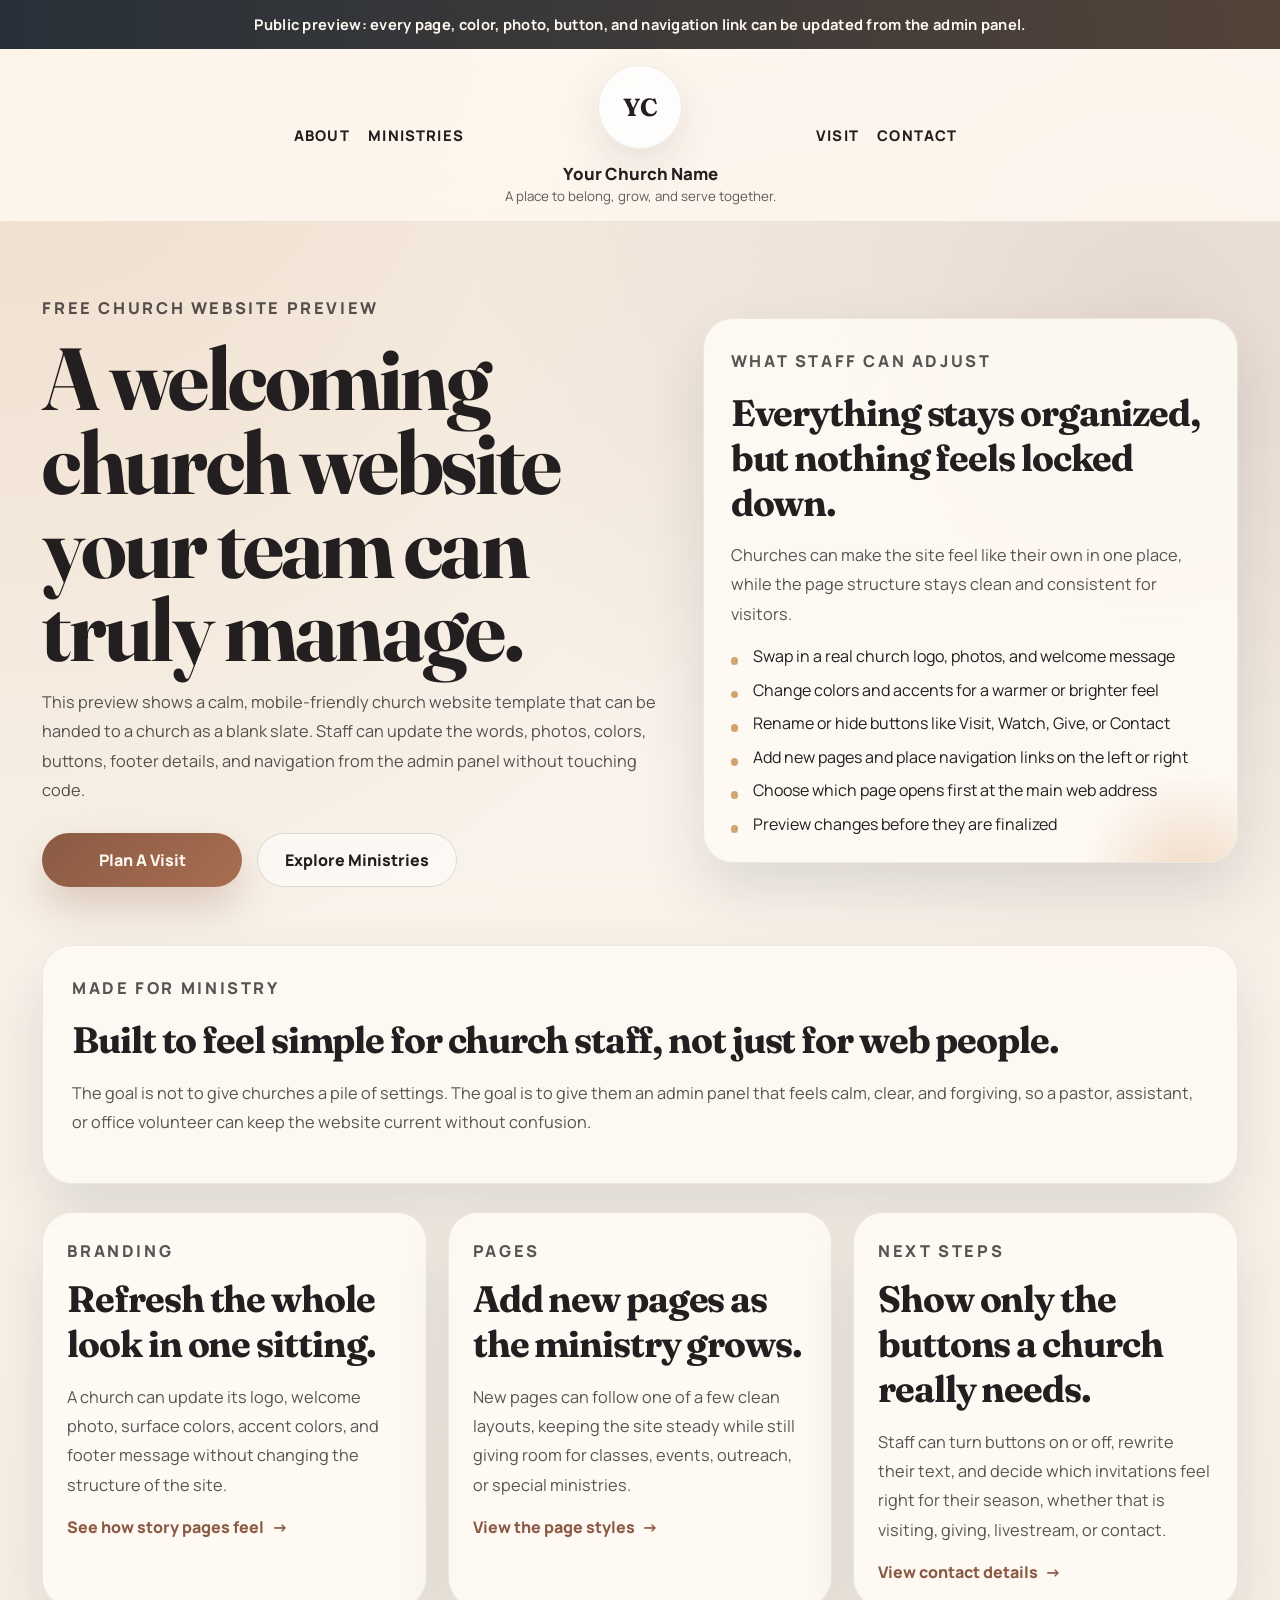
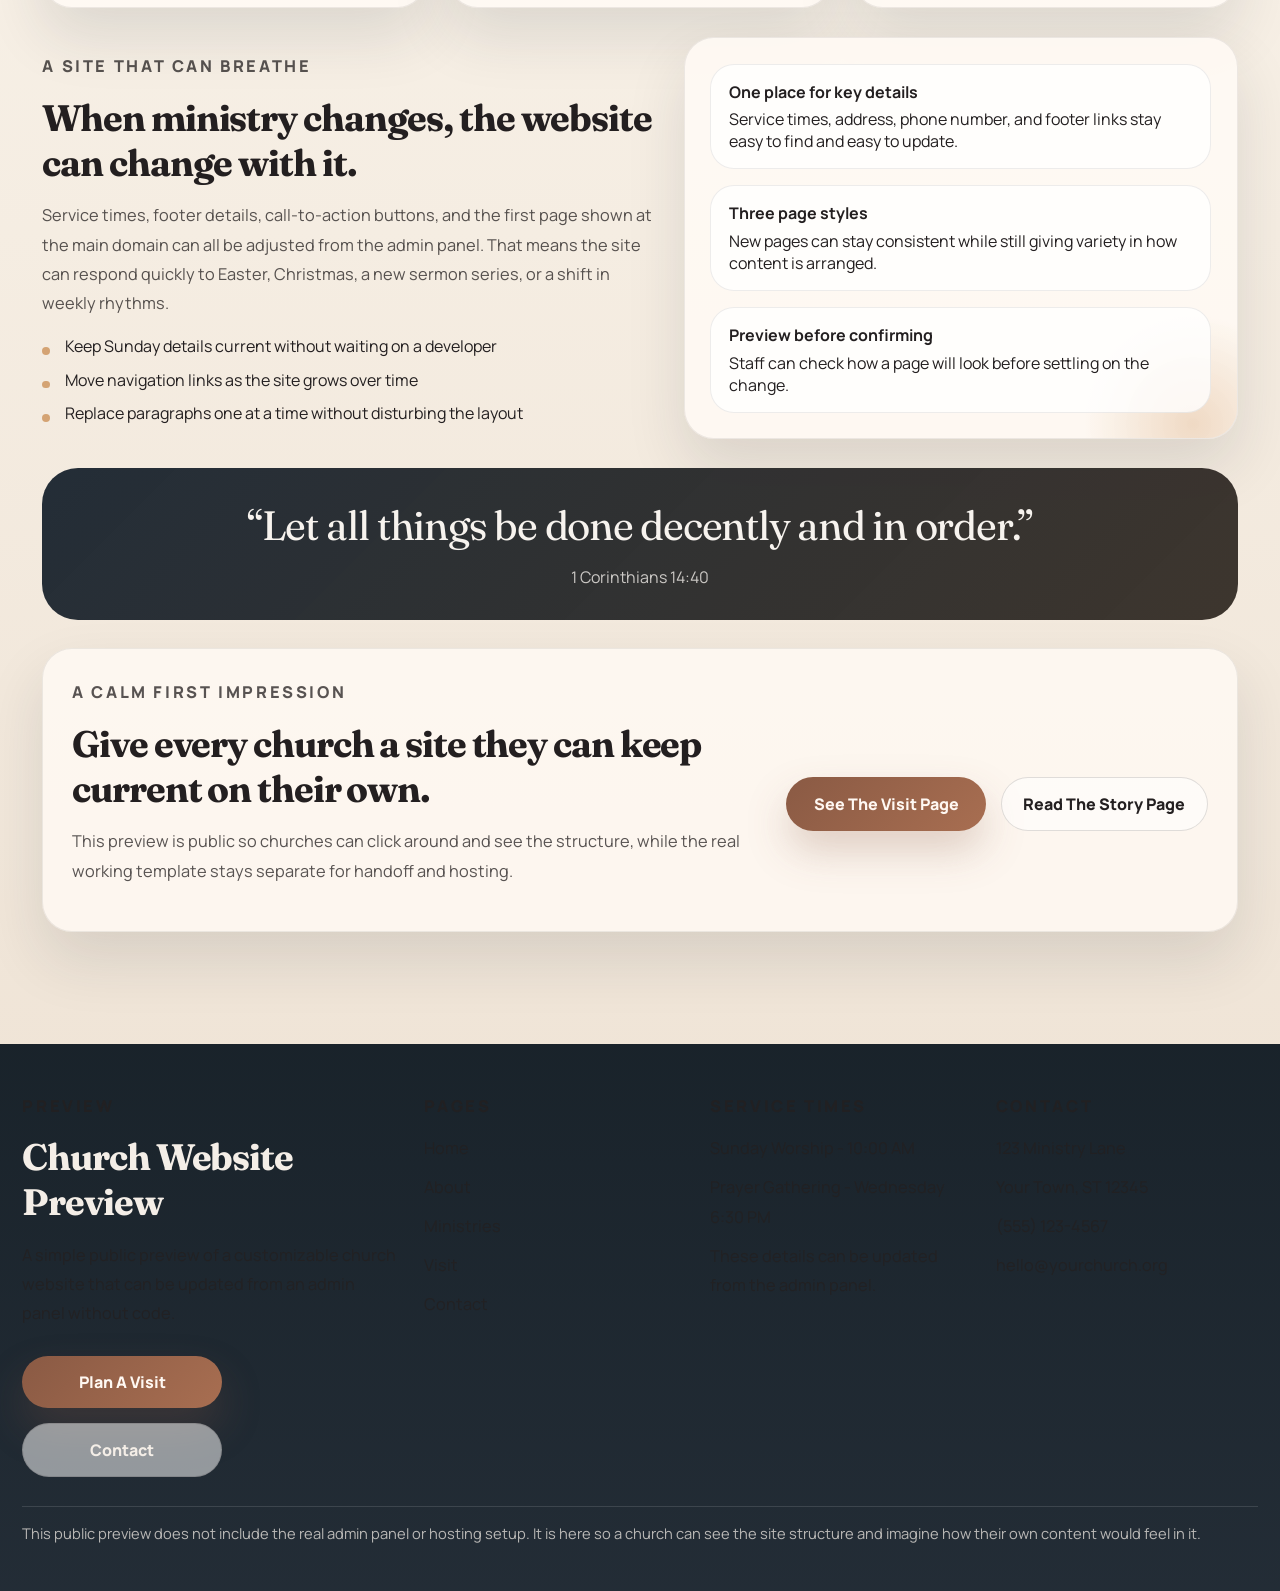
==== index.html @ 978d59c5 "Add public preview site" ====
<!doctype html>
<html lang="en">
  <head>
    <meta charset="UTF-8">
    <meta name="viewport" content="width=device-width, initial-scale=1.0">
    <title>Church Website Preview</title>
    <meta
      name="description"
      content="A simple public preview of a customizable church website template."
    >
    <link rel="stylesheet" href="styles.css">
  </head>
  <body>
    <div class="preview-bar">
      Public preview: every page, color, photo, button, and navigation link can be updated from the admin panel.
    </div>

    <header class="site-header">
      <div class="header-main">
        <nav class="nav-group nav-group--left" aria-label="Primary">
          <a class="nav-link" href="about.html">About</a>
          <a class="nav-link" href="ministries.html">Ministries</a>
        </nav>

        <a class="brand-lockup" href="index.html" aria-label="Go to homepage">
          <div class="brand-logo">YC</div>
          <div class="brand-copy">
            <span>Your Church Name</span>
            <small>A place to belong, grow, and serve together.</small>
          </div>
        </a>

        <nav class="nav-group nav-group--right" aria-label="Secondary">
          <a class="nav-link" href="visit.html">Visit</a>
          <a class="nav-link" href="contact.html">Contact</a>
        </nav>

        <button
          class="menu-toggle"
          type="button"
          aria-expanded="false"
          aria-controls="mobile-menu"
          data-menu-toggle="#mobile-menu"
        >
          Menu
        </button>
      </div>

      <nav class="mobile-menu" id="mobile-menu" aria-label="Mobile">
        <a class="nav-link is-active" href="index.html">Home</a>
        <a class="nav-link" href="about.html">About</a>
        <a class="nav-link" href="ministries.html">Ministries</a>
        <a class="nav-link" href="visit.html">Visit</a>
        <a class="nav-link" href="contact.html">Contact</a>
      </nav>
    </header>

    <main>
      <section class="hero">
        <div class="hero-copy">
          <p class="eyebrow">Free Church Website Preview</p>
          <h1>A welcoming church website your team can truly manage.</h1>
          <p>
            This preview shows a calm, mobile-friendly church website template that can be handed
            to a church as a blank slate. Staff can update the words, photos, colors, buttons,
            footer details, and navigation from the admin panel without touching code.
          </p>
          <div class="hero-actions">
            <a class="action-link action-link--solid" href="visit.html">Plan A Visit</a>
            <a class="action-link action-link--outline" href="ministries.html">Explore Ministries</a>
          </div>
        </div>

        <aside class="hero-card">
          <p class="eyebrow">What Staff Can Adjust</p>
          <h3>Everything stays organized, but nothing feels locked down.</h3>
          <p>
            Churches can make the site feel like their own in one place, while the page structure
            stays clean and consistent for visitors.
          </p>
          <ul class="check-list">
            <li>Swap in a real church logo, photos, and welcome message</li>
            <li>Change colors and accents for a warmer or brighter feel</li>
            <li>Rename or hide buttons like Visit, Watch, Give, or Contact</li>
            <li>Add new pages and place navigation links on the left or right</li>
            <li>Choose which page opens first at the main web address</li>
            <li>Preview changes before they are finalized</li>
          </ul>
        </aside>
      </section>

      <section class="page-intro">
        <p class="eyebrow">Made For Ministry</p>
        <h2>Built to feel simple for church staff, not just for web people.</h2>
        <p>
          The goal is not to give churches a pile of settings. The goal is to give them an admin
          panel that feels calm, clear, and forgiving, so a pastor, assistant, or office volunteer
          can keep the website current without confusion.
        </p>
      </section>

      <section class="feature-grid">
        <article class="feature-card">
          <p class="eyebrow">Branding</p>
          <h3>Refresh the whole look in one sitting.</h3>
          <p>
            A church can update its logo, welcome photo, surface colors, accent colors, and footer
            message without changing the structure of the site.
          </p>
          <a class="action-link action-link--text" href="about.html">See how story pages feel</a>
        </article>

        <article class="feature-card">
          <p class="eyebrow">Pages</p>
          <h3>Add new pages as the ministry grows.</h3>
          <p>
            New pages can follow one of a few clean layouts, keeping the site steady while still
            giving room for classes, events, outreach, or special ministries.
          </p>
          <a class="action-link action-link--text" href="ministries.html">View the page styles</a>
        </article>

        <article class="feature-card">
          <p class="eyebrow">Next Steps</p>
          <h3>Show only the buttons a church really needs.</h3>
          <p>
            Staff can turn buttons on or off, rewrite their text, and decide which invitations feel
            right for their season, whether that is visiting, giving, livestream, or contact.
          </p>
          <a class="action-link action-link--text" href="contact.html">View contact details</a>
        </article>
      </section>

      <section class="split-section">
        <div class="split-copy">
          <p class="eyebrow">A Site That Can Breathe</p>
          <h2>When ministry changes, the website can change with it.</h2>
          <p>
            Service times, footer details, call-to-action buttons, and the first page shown at the
            main domain can all be adjusted from the admin panel. That means the site can respond
            quickly to Easter, Christmas, a new sermon series, or a shift in weekly rhythms.
          </p>
          <ul class="simple-list">
            <li>Keep Sunday details current without waiting on a developer</li>
            <li>Move navigation links as the site grows over time</li>
            <li>Replace paragraphs one at a time without disturbing the layout</li>
          </ul>
        </div>

        <div class="split-visual">
          <div class="visual-stack">
            <div class="visual-card">
              <strong>One place for key details</strong>
              Service times, address, phone number, and footer links stay easy to find and easy to update.
            </div>
            <div class="visual-card">
              <strong>Three page styles</strong>
              New pages can stay consistent while still giving variety in how content is arranged.
            </div>
            <div class="visual-card">
              <strong>Preview before confirming</strong>
              Staff can check how a page will look before settling on the change.
            </div>
          </div>
        </div>
      </section>

      <section class="quote-band">
        <blockquote>“Let all things be done decently and in order.”</blockquote>
        <cite>1 Corinthians 14:40</cite>
      </section>

      <section class="closing-panel">
        <div class="closing-copy">
          <p class="eyebrow">A Calm First Impression</p>
          <h2>Give every church a site they can keep current on their own.</h2>
          <p>
            This preview is public so churches can click around and see the structure, while the
            real working template stays separate for handoff and hosting.
          </p>
        </div>
        <div class="stacked-links">
          <a class="action-link action-link--solid" href="visit.html">See The Visit Page</a>
          <a class="action-link action-link--outline" href="about.html">Read The Story Page</a>
        </div>
      </section>
    </main>

    <footer class="site-footer">
      <div class="footer-grid">
        <div class="footer-column">
          <p class="footer-kicker">Preview</p>
          <h2>Church Website Preview</h2>
          <p>
            A simple public preview of a customizable church website that can be updated from an
            admin panel without code.
          </p>
          <div class="footer-actions">
            <a class="action-link action-link--solid" href="visit.html">Plan A Visit</a>
            <a class="action-link action-link--outline" href="contact.html">Contact</a>
          </div>
        </div>

        <div class="footer-column">
          <p class="footer-kicker">Pages</p>
          <ul>
            <li><a href="index.html">Home</a></li>
            <li><a href="about.html">About</a></li>
            <li><a href="ministries.html">Ministries</a></li>
            <li><a href="visit.html">Visit</a></li>
            <li><a href="contact.html">Contact</a></li>
          </ul>
        </div>

        <div class="footer-column">
          <p class="footer-kicker">Service Times</p>
          <ul>
            <li>Sunday Worship - 10:00 AM</li>
            <li>Prayer Gathering - Wednesday 6:30 PM</li>
            <li>These details can be updated from the admin panel.</li>
          </ul>
        </div>

        <div class="footer-column">
          <p class="footer-kicker">Contact</p>
          <ul>
            <li>123 Ministry Lane</li>
            <li>Your Town, ST 12345</li>
            <li>(555) 123-4567</li>
            <li>hello@yourchurch.org</li>
          </ul>
        </div>
      </div>

      <div class="footer-note">
        This public preview does not include the real admin panel or hosting setup. It is here so a
        church can see the site structure and imagine how their own content would feel in it.
      </div>
    </footer>

    <script src="script.js"></script>
  </body>
</html>
---- styles.css ----
@import url("https://fonts.googleapis.com/css2?family=Fraunces:opsz,wght@9..144,600;9..144,700&family=Manrope:wght@400;500;600;700;800&display=swap");

:root {
  --primary: #8a5a44;
  --accent: #d4a373;
  --surface: #f7f1ea;
  --paper: rgba(255, 250, 244, 0.9);
  --ink: #231f20;
  --muted: rgba(35, 31, 32, 0.76);
  --footer: #1f2933;
  --line: rgba(35, 31, 32, 0.1);
  --shadow: 0 28px 60px rgba(31, 41, 51, 0.12);
}

* {
  box-sizing: border-box;
}

html {
  scroll-behavior: smooth;
  background: linear-gradient(180deg, var(--surface) 0%, #faf4eb 38%, #eee1d1 100%);
}

body {
  margin: 0;
  min-width: 320px;
  color: var(--ink);
  font-family: "Manrope", sans-serif;
  background:
    radial-gradient(circle at top left, rgba(212, 163, 115, 0.32), transparent 28%),
    radial-gradient(circle at 90% 10%, rgba(138, 90, 68, 0.18), transparent 22%),
    linear-gradient(180deg, #faf5ef 0%, #f7f0e6 48%, #ecdfd0 100%);
}

a {
  color: inherit;
  text-decoration: none;
}

img {
  display: block;
  max-width: 100%;
}

h1,
h2,
h3,
blockquote {
  font-family: "Fraunces", serif;
  letter-spacing: -0.03em;
}

.preview-bar {
  padding: 0.9rem 1rem;
  text-align: center;
  color: #fff9f1;
  background: linear-gradient(90deg, rgba(31, 41, 51, 0.96), rgba(69, 53, 42, 0.92));
  font-size: 0.92rem;
  font-weight: 700;
  letter-spacing: 0.02em;
}

.site-header {
  position: sticky;
  top: 0;
  z-index: 30;
  border-bottom: 1px solid rgba(35, 31, 32, 0.08);
  backdrop-filter: blur(18px);
  background: rgba(255, 248, 240, 0.84);
}

.header-main {
  max-width: 1240px;
  margin: 0 auto;
  padding: 1rem 1.4rem;
  display: grid;
  grid-template-columns: 1fr auto 1fr;
  align-items: center;
  gap: 1rem;
}

.nav-group {
  display: flex;
  align-items: center;
  gap: 1.15rem;
}

.nav-group--left {
  justify-content: flex-end;
}

.nav-group--right {
  justify-content: flex-start;
}

.nav-link {
  position: relative;
  font-size: 0.92rem;
  font-weight: 800;
  text-transform: uppercase;
  letter-spacing: 0.08em;
}

.nav-link::after {
  content: "";
  position: absolute;
  left: 0;
  right: 0;
  bottom: -0.35rem;
  height: 2px;
  background: var(--primary);
  transform: scaleX(0);
  transform-origin: center;
  transition: transform 180ms ease;
}

.nav-link:hover::after,
.nav-link:focus-visible::after,
.nav-link.is-active::after {
  transform: scaleX(1);
}

.brand-lockup {
  display: inline-grid;
  justify-items: center;
  align-items: center;
  gap: 0.8rem;
  justify-self: center;
  min-width: min(34vw, 320px);
  text-align: center;
}

.brand-logo {
  width: 84px;
  height: 84px;
  display: grid;
  place-items: center;
  border-radius: 999px;
  background: rgba(255, 255, 255, 0.76);
  border: 1px solid rgba(35, 31, 32, 0.08);
  box-shadow: 0 14px 40px rgba(35, 31, 32, 0.1);
  font-family: "Fraunces", serif;
  font-size: 1.55rem;
  font-weight: 700;
}

.brand-copy {
  display: grid;
  gap: 0.18rem;
  justify-items: center;
}

.brand-copy span {
  font-size: 1.05rem;
  font-weight: 800;
}

.brand-copy small {
  max-width: 19rem;
  color: rgba(35, 31, 32, 0.72);
}

.menu-toggle,
.mobile-menu {
  display: none;
}

main {
  max-width: 1240px;
  margin: 0 auto;
  padding: 1.7rem 1.4rem 5rem;
}

.hero {
  display: grid;
  grid-template-columns: minmax(0, 1.08fr) minmax(320px, 0.92fr);
  gap: 2rem;
  align-items: center;
  padding: 2.8rem 0 1.8rem;
}

.hero-copy,
.hero-card,
.page-intro,
.feature-card,
.info-band,
.split-section,
.quote-band,
.closing-panel,
.timeline-row,
.contact-grid article {
  animation: fade-up 640ms ease both;
}

.eyebrow {
  margin: 0 0 0.85rem;
  color: var(--primary);
  text-transform: uppercase;
  letter-spacing: 0.16em;
  font-size: 0.78rem;
  font-weight: 800;
}

.hero h1,
.hero-compact h1 {
  margin: 0 0 1rem;
  font-size: clamp(3rem, 7vw, 5.5rem);
  line-height: 0.95;
}

.hero p,
.page-intro p,
.feature-card p,
.split-copy p,
.timeline-copy p,
.closing-copy p,
.site-footer p,
.site-footer li,
.hero-card p,
.contact-grid p {
  font-size: 1.02rem;
  line-height: 1.8;
  color: var(--muted);
}

.hero-actions,
.footer-actions,
.stacked-links {
  display: flex;
  flex-wrap: wrap;
  gap: 0.9rem;
  margin-top: 1.7rem;
}

.action-link {
  display: inline-flex;
  align-items: center;
  justify-content: center;
  min-width: 12.5rem;
  padding: 0.95rem 1.35rem;
  border-radius: 999px;
  font-weight: 800;
  transition: transform 180ms ease, box-shadow 180ms ease, background 180ms ease;
}

.action-link:hover,
.action-link:focus-visible {
  transform: translateY(-1px);
}

.action-link--solid {
  color: #fff8f2;
  background: linear-gradient(135deg, var(--primary), #a86e51);
  box-shadow: 0 20px 40px rgba(138, 90, 68, 0.26);
}

.action-link--outline {
  border: 1px solid rgba(35, 31, 32, 0.14);
  background: rgba(255, 255, 255, 0.52);
}

.action-link--text {
  min-width: 0;
  padding: 0;
  border-radius: 0;
  color: var(--primary);
}

.action-link--text::after {
  content: "→";
  margin-left: 0.45rem;
}

.hero-card,
.feature-card,
.split-visual,
.timeline-copy,
.contact-grid article {
  background: var(--paper);
  border: 1px solid rgba(35, 31, 32, 0.08);
  border-radius: 30px;
  box-shadow: var(--shadow);
}

.hero-card {
  padding: 1.7rem;
  position: relative;
  overflow: hidden;
}

.hero-card::before,
.split-visual::before {
  content: "";
  position: absolute;
  inset: auto -12% -24% auto;
  width: 220px;
  height: 220px;
  border-radius: 999px;
  background: radial-gradient(circle, rgba(212, 163, 115, 0.36), transparent 70%);
}

.hero-card h3,
.page-intro h2,
.feature-card h3,
.split-copy h2,
.closing-copy h2,
.timeline-copy h3,
.contact-grid h3,
.site-footer h2 {
  margin: 0 0 0.85rem;
  font-size: clamp(1.5rem, 3vw, 2.3rem);
}

.check-list,
.simple-list,
.feature-list,
.contact-list {
  margin: 1rem 0 0;
  padding: 0;
  list-style: none;
}

.check-list li,
.simple-list li,
.feature-list li,
.contact-list li {
  position: relative;
  padding-left: 1.4rem;
  margin-top: 0.72rem;
}

.check-list li::before,
.simple-list li::before,
.feature-list li::before,
.contact-list li::before {
  content: "";
  position: absolute;
  left: 0;
  top: 0.75rem;
  width: 0.48rem;
  height: 0.48rem;
  border-radius: 999px;
  background: var(--accent);
}

.page-intro,
.info-band,
.closing-panel {
  margin-top: 1.8rem;
  padding: 1.8rem;
  border-radius: 30px;
  background: rgba(255, 250, 244, 0.84);
  border: 1px solid rgba(35, 31, 32, 0.08);
  box-shadow: var(--shadow);
}

.feature-grid,
.contact-grid {
  display: grid;
  grid-template-columns: repeat(3, minmax(0, 1fr));
  gap: 1.3rem;
  margin-top: 1.8rem;
}

.feature-card,
.contact-grid article {
  padding: 1.5rem;
}

.feature-card .eyebrow,
.contact-grid .eyebrow {
  margin-bottom: 0.6rem;
}

.split-section {
  display: grid;
  grid-template-columns: minmax(0, 1fr) minmax(260px, 0.9fr);
  gap: 1.6rem;
  align-items: center;
  margin-top: 1.8rem;
}

.split-section--reverse {
  grid-template-columns: minmax(260px, 0.9fr) minmax(0, 1fr);
}

.split-section--reverse .split-copy {
  order: 2;
}

.split-section--reverse .split-visual {
  order: 1;
}

.split-visual {
  min-height: 340px;
  padding: 1.6rem;
  position: relative;
  overflow: hidden;
}

.visual-stack {
  position: relative;
  z-index: 1;
  display: grid;
  gap: 1rem;
}

.visual-card {
  padding: 1rem 1.1rem;
  border-radius: 24px;
  background: rgba(255, 255, 255, 0.78);
  border: 1px solid rgba(35, 31, 32, 0.08);
}

.visual-card strong {
  display: block;
  font-size: 1rem;
  margin-bottom: 0.35rem;
}

.quote-band {
  margin-top: 1.8rem;
  padding: 2rem;
  border-radius: 36px;
  background: linear-gradient(135deg, rgba(31, 41, 51, 0.98), rgba(53, 45, 38, 0.96));
  color: #f7f3ee;
  text-align: center;
}

.quote-band blockquote {
  margin: 0;
  font-size: clamp(1.8rem, 3.2vw, 2.6rem);
  line-height: 1.25;
}

.quote-band cite {
  display: block;
  margin-top: 0.9rem;
  color: rgba(247, 243, 238, 0.78);
  font-style: normal;
}

.timeline {
  display: grid;
  gap: 1.4rem;
  margin-top: 1.8rem;
}

.timeline-row {
  display: grid;
  grid-template-columns: 86px minmax(0, 1fr);
  gap: 1rem;
  align-items: stretch;
}

.timeline-count {
  display: grid;
  place-items: center;
  border-radius: 28px;
  background: rgba(255, 250, 244, 0.8);
  border: 1px solid rgba(35, 31, 32, 0.08);
  box-shadow: var(--shadow);
  font-family: "Fraunces", serif;
  font-size: 2rem;
  color: var(--primary);
}

.timeline-copy {
  padding: 1.5rem;
}

.closing-panel {
  display: grid;
  grid-template-columns: minmax(0, 1fr) auto;
  gap: 1.2rem;
  align-items: center;
}

.site-footer {
  margin-top: 2rem;
  padding: 3rem 1.4rem;
  background: linear-gradient(180deg, rgba(21, 31, 39, 0.98), rgba(31, 41, 51, 0.98));
  color: #f4eee7;
}

.footer-grid {
  max-width: 1240px;
  margin: 0 auto;
  display: grid;
  grid-template-columns: 1.3fr 0.9fr 0.9fr 0.9fr;
  gap: 1.5rem;
}

.footer-column ul {
  margin: 0;
  padding: 0;
  list-style: none;
}

.footer-column li + li {
  margin-top: 0.6rem;
}

.footer-kicker {
  margin: 0 0 0.8rem;
  color: #d8b28f;
  text-transform: uppercase;
  letter-spacing: 0.16em;
  font-size: 0.76rem;
  font-weight: 800;
}

.footer-note {
  max-width: 1240px;
  margin: 1.8rem auto 0;
  padding-top: 1rem;
  border-top: 1px solid rgba(255, 255, 255, 0.12);
  color: rgba(244, 238, 231, 0.72);
  font-size: 0.92rem;
}

.page-spacer {
  height: 0.6rem;
}

@keyframes fade-up {
  from {
    opacity: 0;
    transform: translateY(18px);
  }

  to {
    opacity: 1;
    transform: translateY(0);
  }
}

@media (max-width: 980px) {
  .header-main {
    grid-template-columns: 1fr;
    position: relative;
    justify-items: center;
    padding: 1.1rem 1.1rem 1.4rem;
  }

  .nav-group {
    display: none;
  }

  .menu-toggle {
    position: absolute;
    top: 1rem;
    right: 1rem;
    display: inline-flex;
    align-items: center;
    justify-content: center;
    min-width: 9.4rem;
    padding: 0.95rem 1.35rem;
    border: 1px solid rgba(35, 31, 32, 0.14);
    border-radius: 999px;
    background: rgba(255, 255, 255, 0.72);
    box-shadow: 0 14px 30px rgba(35, 31, 32, 0.08);
    font-weight: 700;
  }

  .mobile-menu {
    display: none;
    max-width: 1240px;
    margin: 0 auto;
    padding: 0 1rem 1.2rem;
  }

  .mobile-menu.is-open {
    display: grid;
    gap: 0.65rem;
  }

  .mobile-menu .nav-link {
    width: 100%;
    padding: 0.95rem 1rem;
    border-radius: 20px;
    background: rgba(255, 255, 255, 0.64);
    border: 1px solid rgba(35, 31, 32, 0.08);
  }

  .mobile-menu .nav-link::after {
    display: none;
  }

  .hero,
  .split-section,
  .split-section--reverse,
  .closing-panel,
  .footer-grid,
  .feature-grid,
  .contact-grid {
    grid-template-columns: 1fr;
  }

  .split-section--reverse .split-copy,
  .split-section--reverse .split-visual {
    order: initial;
  }

  .timeline-row {
    grid-template-columns: 1fr;
  }

  .timeline-count {
    min-height: 84px;
  }
}

@media (max-width: 640px) {
  main {
    padding: 1.25rem 1rem 4rem;
  }

  .hero {
    padding-top: 1.8rem;
  }

  .hero h1,
  .hero-compact h1 {
    font-size: clamp(2.5rem, 11vw, 4rem);
  }

  .brand-logo {
    width: 74px;
    height: 74px;
    font-size: 1.35rem;
  }

  .brand-copy span {
    font-size: 0.98rem;
  }

  .brand-copy small {
    font-size: 0.94rem;
  }

  .menu-toggle {
    min-width: 8.5rem;
    top: 0.9rem;
    right: 0.8rem;
  }

  .hero-card,
  .page-intro,
  .feature-card,
  .split-visual,
  .timeline-copy,
  .contact-grid article,
  .quote-band,
  .closing-panel {
    padding: 1.35rem;
    border-radius: 24px;
  }

  .action-link {
    width: 100%;
  }
}
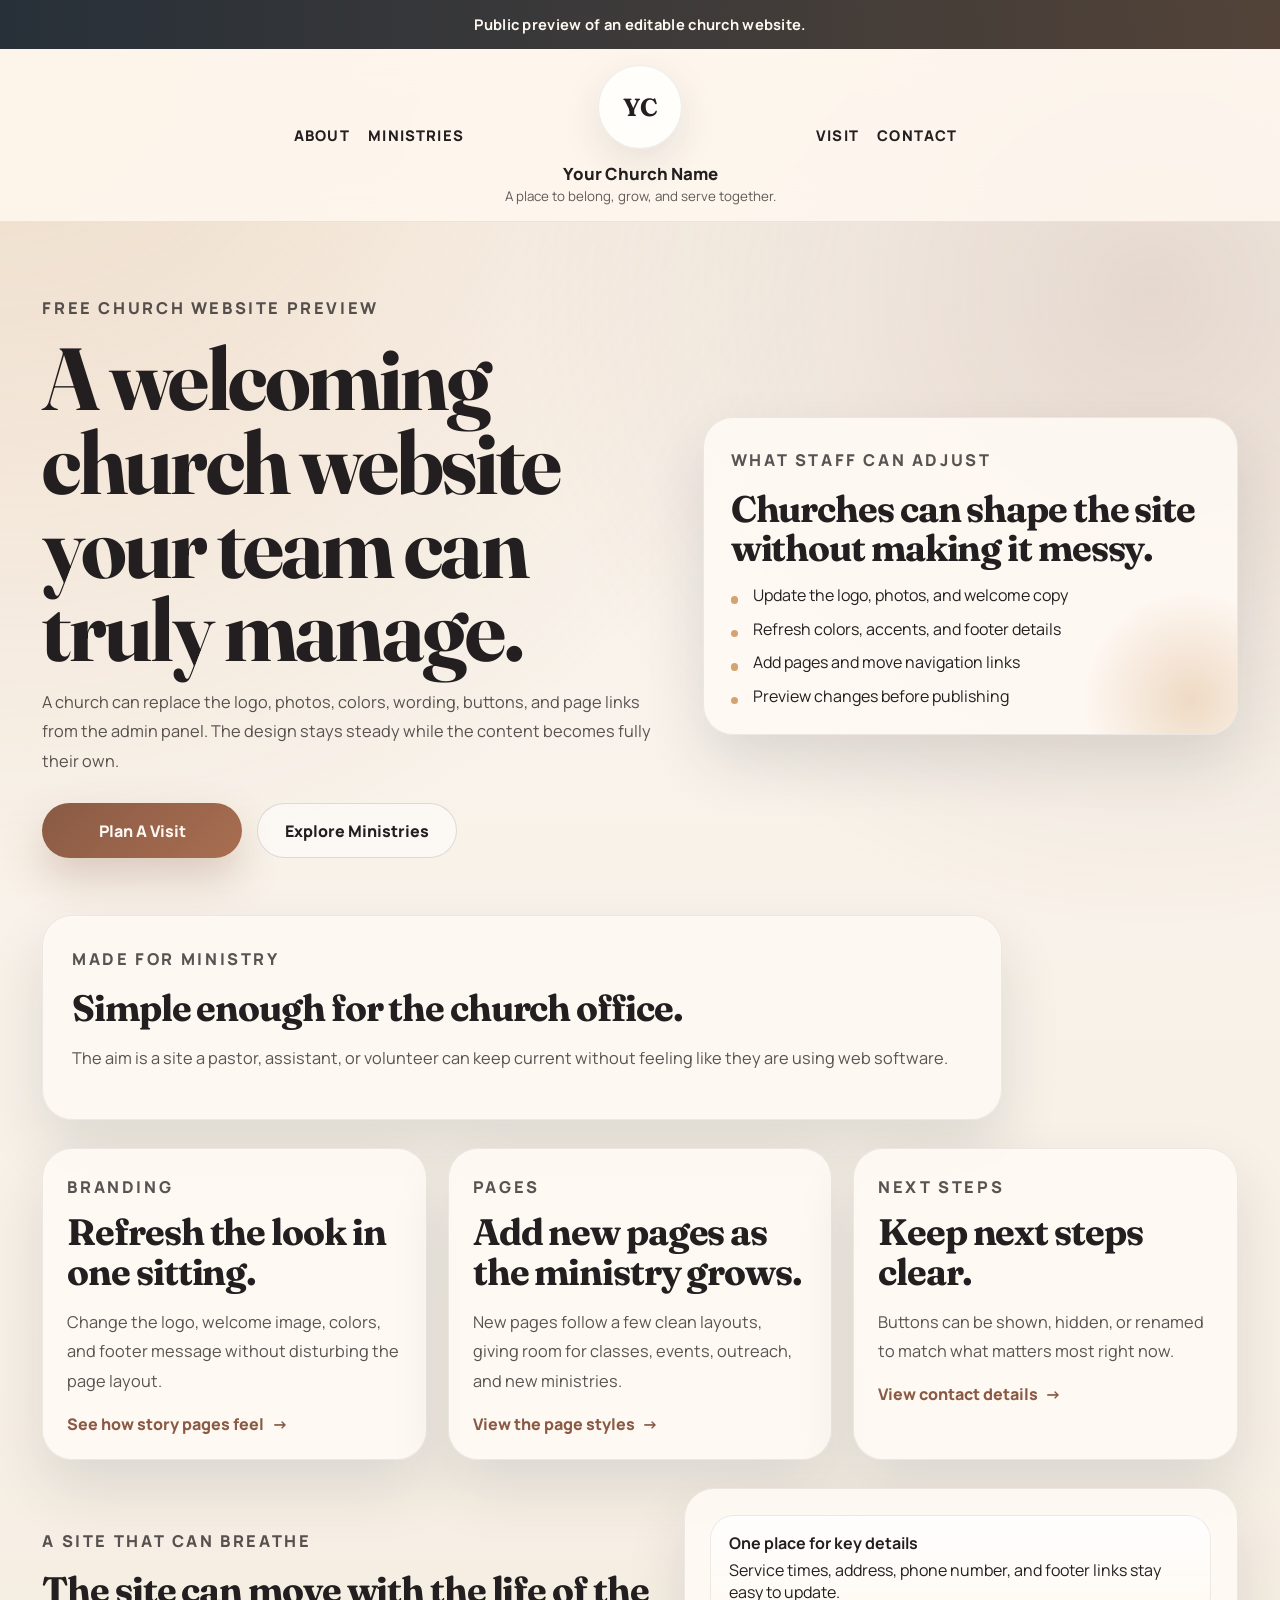
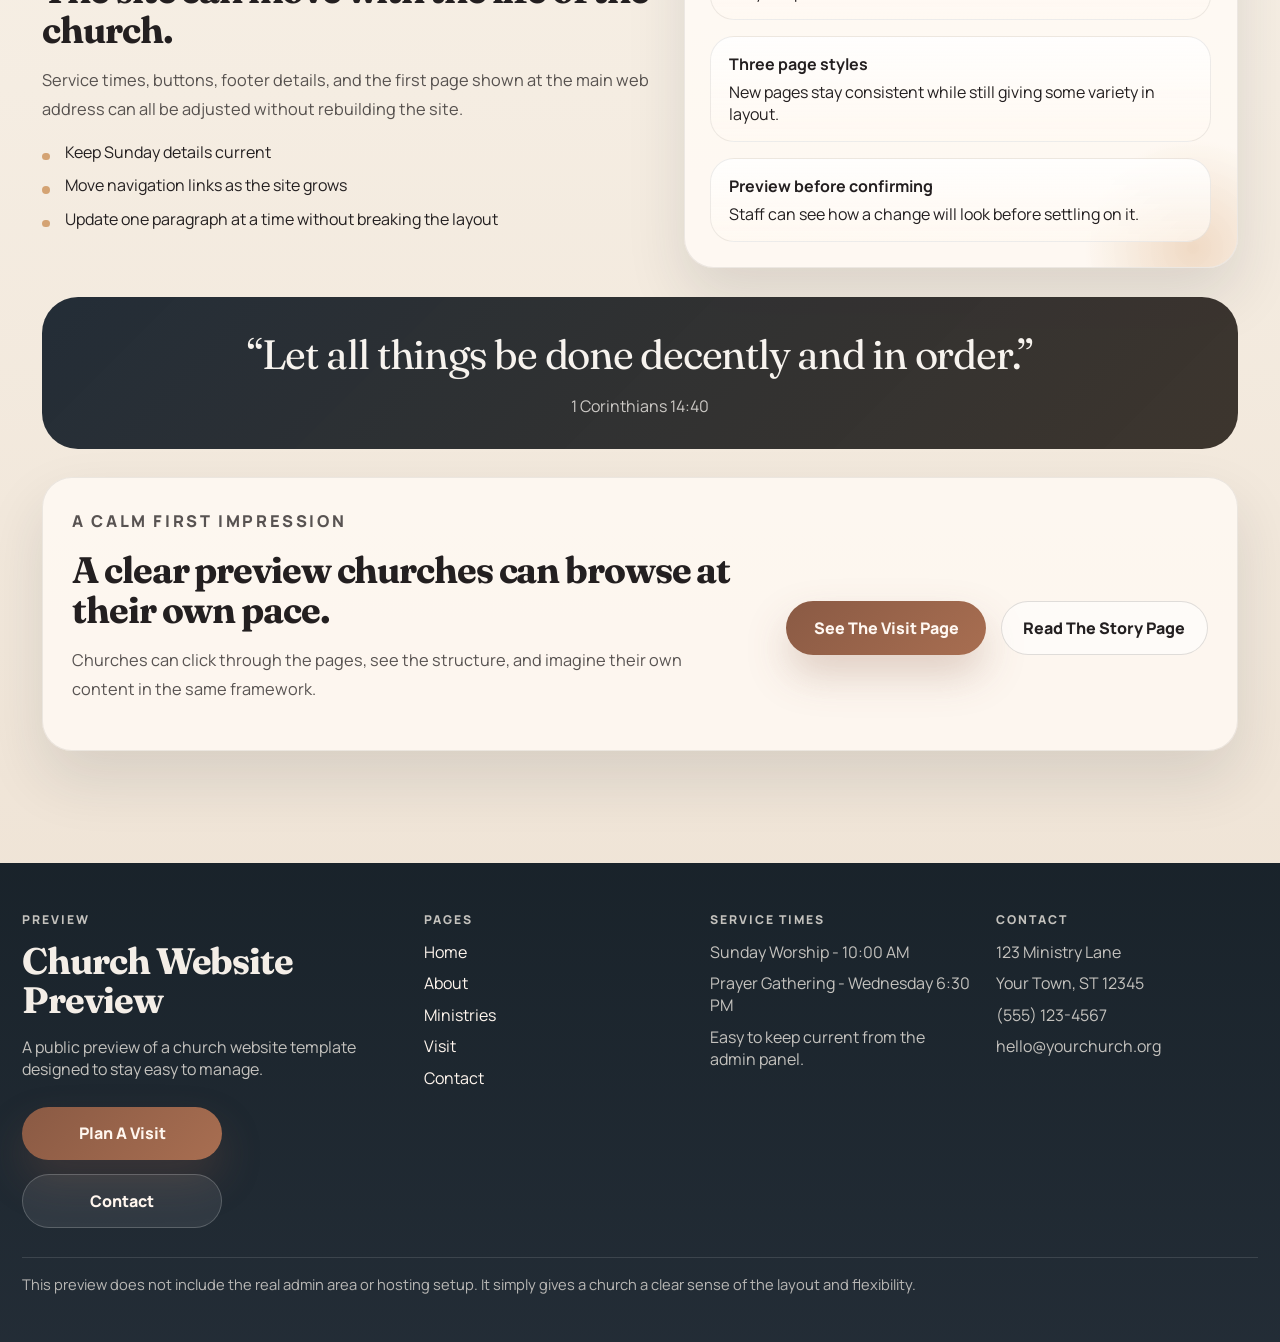
==== commit 115f3e88: "Refine preview site copy and footer contrast" ====
--- a/index.html
+++ b/index.html
@@ -11,9 +11,7 @@
     <link rel="stylesheet" href="styles.css">
   </head>
   <body>
-    <div class="preview-bar">
-      Public preview: every page, color, photo, button, and navigation link can be updated from the admin panel.
-    </div>
+    <div class="preview-bar">Public preview of an editable church website.</div>
 
     <header class="site-header">
       <div class="header-main">
@@ -61,9 +59,8 @@
           <p class="eyebrow">Free Church Website Preview</p>
           <h1>A welcoming church website your team can truly manage.</h1>
           <p>
-            This preview shows a calm, mobile-friendly church website template that can be handed
-            to a church as a blank slate. Staff can update the words, photos, colors, buttons,
-            footer details, and navigation from the admin panel without touching code.
+            A church can replace the logo, photos, colors, wording, buttons, and page links from
+            the admin panel. The design stays steady while the content becomes fully their own.
           </p>
           <div class="hero-actions">
             <a class="action-link action-link--solid" href="visit.html">Plan A Visit</a>
@@ -73,39 +70,32 @@
 
         <aside class="hero-card">
           <p class="eyebrow">What Staff Can Adjust</p>
-          <h3>Everything stays organized, but nothing feels locked down.</h3>
-          <p>
-            Churches can make the site feel like their own in one place, while the page structure
-            stays clean and consistent for visitors.
-          </p>
+          <h3>Churches can shape the site without making it messy.</h3>
           <ul class="check-list">
-            <li>Swap in a real church logo, photos, and welcome message</li>
-            <li>Change colors and accents for a warmer or brighter feel</li>
-            <li>Rename or hide buttons like Visit, Watch, Give, or Contact</li>
-            <li>Add new pages and place navigation links on the left or right</li>
-            <li>Choose which page opens first at the main web address</li>
-            <li>Preview changes before they are finalized</li>
+            <li>Update the logo, photos, and welcome copy</li>
+            <li>Refresh colors, accents, and footer details</li>
+            <li>Add pages and move navigation links</li>
+            <li>Preview changes before publishing</li>
           </ul>
         </aside>
       </section>
 
       <section class="page-intro">
         <p class="eyebrow">Made For Ministry</p>
-        <h2>Built to feel simple for church staff, not just for web people.</h2>
+        <h2>Simple enough for the church office.</h2>
         <p>
-          The goal is not to give churches a pile of settings. The goal is to give them an admin
-          panel that feels calm, clear, and forgiving, so a pastor, assistant, or office volunteer
-          can keep the website current without confusion.
+          The aim is a site a pastor, assistant, or volunteer can keep current without feeling like
+          they are using web software.
         </p>
       </section>
 
       <section class="feature-grid">
         <article class="feature-card">
           <p class="eyebrow">Branding</p>
-          <h3>Refresh the whole look in one sitting.</h3>
-          <p>
-            A church can update its logo, welcome photo, surface colors, accent colors, and footer
-            message without changing the structure of the site.
+          <h3>Refresh the look in one sitting.</h3>
+          <p>
+            Change the logo, welcome image, colors, and footer message without disturbing the page
+            layout.
           </p>
           <a class="action-link action-link--text" href="about.html">See how story pages feel</a>
         </article>
@@ -114,18 +104,17 @@
           <p class="eyebrow">Pages</p>
           <h3>Add new pages as the ministry grows.</h3>
           <p>
-            New pages can follow one of a few clean layouts, keeping the site steady while still
-            giving room for classes, events, outreach, or special ministries.
+            New pages follow a few clean layouts, giving room for classes, events, outreach, and
+            new ministries.
           </p>
           <a class="action-link action-link--text" href="ministries.html">View the page styles</a>
         </article>
 
         <article class="feature-card">
           <p class="eyebrow">Next Steps</p>
-          <h3>Show only the buttons a church really needs.</h3>
-          <p>
-            Staff can turn buttons on or off, rewrite their text, and decide which invitations feel
-            right for their season, whether that is visiting, giving, livestream, or contact.
+          <h3>Keep next steps clear.</h3>
+          <p>
+            Buttons can be shown, hidden, or renamed to match what matters most right now.
           </p>
           <a class="action-link action-link--text" href="contact.html">View contact details</a>
         </article>
@@ -134,16 +123,15 @@
       <section class="split-section">
         <div class="split-copy">
           <p class="eyebrow">A Site That Can Breathe</p>
-          <h2>When ministry changes, the website can change with it.</h2>
-          <p>
-            Service times, footer details, call-to-action buttons, and the first page shown at the
-            main domain can all be adjusted from the admin panel. That means the site can respond
-            quickly to Easter, Christmas, a new sermon series, or a shift in weekly rhythms.
+          <h2>The site can move with the life of the church.</h2>
+          <p>
+            Service times, buttons, footer details, and the first page shown at the main web
+            address can all be adjusted without rebuilding the site.
           </p>
           <ul class="simple-list">
-            <li>Keep Sunday details current without waiting on a developer</li>
-            <li>Move navigation links as the site grows over time</li>
-            <li>Replace paragraphs one at a time without disturbing the layout</li>
+            <li>Keep Sunday details current</li>
+            <li>Move navigation links as the site grows</li>
+            <li>Update one paragraph at a time without breaking the layout</li>
           </ul>
         </div>
 
@@ -151,15 +139,15 @@
           <div class="visual-stack">
             <div class="visual-card">
               <strong>One place for key details</strong>
-              Service times, address, phone number, and footer links stay easy to find and easy to update.
+              Service times, address, phone number, and footer links stay easy to update.
             </div>
             <div class="visual-card">
               <strong>Three page styles</strong>
-              New pages can stay consistent while still giving variety in how content is arranged.
+              New pages stay consistent while still giving some variety in layout.
             </div>
             <div class="visual-card">
               <strong>Preview before confirming</strong>
-              Staff can check how a page will look before settling on the change.
+              Staff can see how a change will look before settling on it.
             </div>
           </div>
         </div>
@@ -173,10 +161,10 @@
       <section class="closing-panel">
         <div class="closing-copy">
           <p class="eyebrow">A Calm First Impression</p>
-          <h2>Give every church a site they can keep current on their own.</h2>
-          <p>
-            This preview is public so churches can click around and see the structure, while the
-            real working template stays separate for handoff and hosting.
+          <h2>A clear preview churches can browse at their own pace.</h2>
+          <p>
+            Churches can click through the pages, see the structure, and imagine their own content
+            in the same framework.
           </p>
         </div>
         <div class="stacked-links">
@@ -191,10 +179,7 @@
         <div class="footer-column">
           <p class="footer-kicker">Preview</p>
           <h2>Church Website Preview</h2>
-          <p>
-            A simple public preview of a customizable church website that can be updated from an
-            admin panel without code.
-          </p>
+          <p>A public preview of a church website template designed to stay easy to manage.</p>
           <div class="footer-actions">
             <a class="action-link action-link--solid" href="visit.html">Plan A Visit</a>
             <a class="action-link action-link--outline" href="contact.html">Contact</a>
@@ -217,7 +202,7 @@
           <ul>
             <li>Sunday Worship - 10:00 AM</li>
             <li>Prayer Gathering - Wednesday 6:30 PM</li>
-            <li>These details can be updated from the admin panel.</li>
+            <li>Easy to keep current from the admin panel.</li>
           </ul>
         </div>
 
@@ -233,8 +218,8 @@
       </div>
 
       <div class="footer-note">
-        This public preview does not include the real admin panel or hosting setup. It is here so a
-        church can see the site structure and imagine how their own content would feel in it.
+        This preview does not include the real admin area or hosting setup. It simply gives a
+        church a clear sense of the layout and flexibility.
       </div>
     </footer>
 
--- a/styles.css
+++ b/styles.css
@@ -214,13 +214,18 @@
 .split-copy p,
 .timeline-copy p,
 .closing-copy p,
-.site-footer p,
-.site-footer li,
 .hero-card p,
 .contact-grid p {
   font-size: 1.02rem;
   line-height: 1.8;
   color: var(--muted);
+}
+
+.hero-copy p,
+.hero-card p,
+.split-copy p,
+.closing-copy p {
+  max-width: 42rem;
 }
 
 .hero-actions,
@@ -309,6 +314,7 @@
 .site-footer h2 {
   margin: 0 0 0.85rem;
   font-size: clamp(1.5rem, 3vw, 2.3rem);
+  line-height: 1.08;
 }
 
 .check-list,
@@ -354,6 +360,10 @@
   box-shadow: var(--shadow);
 }
 
+.page-intro {
+  max-width: 60rem;
+}
+
 .feature-grid,
 .contact-grid {
   display: grid;
@@ -409,7 +419,7 @@
 .visual-card {
   padding: 1rem 1.1rem;
   border-radius: 24px;
-  background: rgba(255, 255, 255, 0.78);
+  background: linear-gradient(180deg, rgba(255, 255, 255, 0.84), rgba(255, 248, 240, 0.72));
   border: 1px solid rgba(35, 31, 32, 0.08);
 }
 
@@ -482,6 +492,25 @@
   padding: 3rem 1.4rem;
   background: linear-gradient(180deg, rgba(21, 31, 39, 0.98), rgba(31, 41, 51, 0.98));
   color: #f4eee7;
+}
+
+.site-footer p,
+.site-footer li {
+  color: rgba(244, 238, 231, 0.78);
+}
+
+.site-footer a {
+  color: #fff6ee;
+}
+
+.site-footer a:hover,
+.site-footer a:focus-visible {
+  color: #ffffff;
+}
+
+.site-footer .action-link--outline {
+  border-color: rgba(255, 255, 255, 0.2);
+  background: rgba(255, 255, 255, 0.08);
 }
 
 .footer-grid {
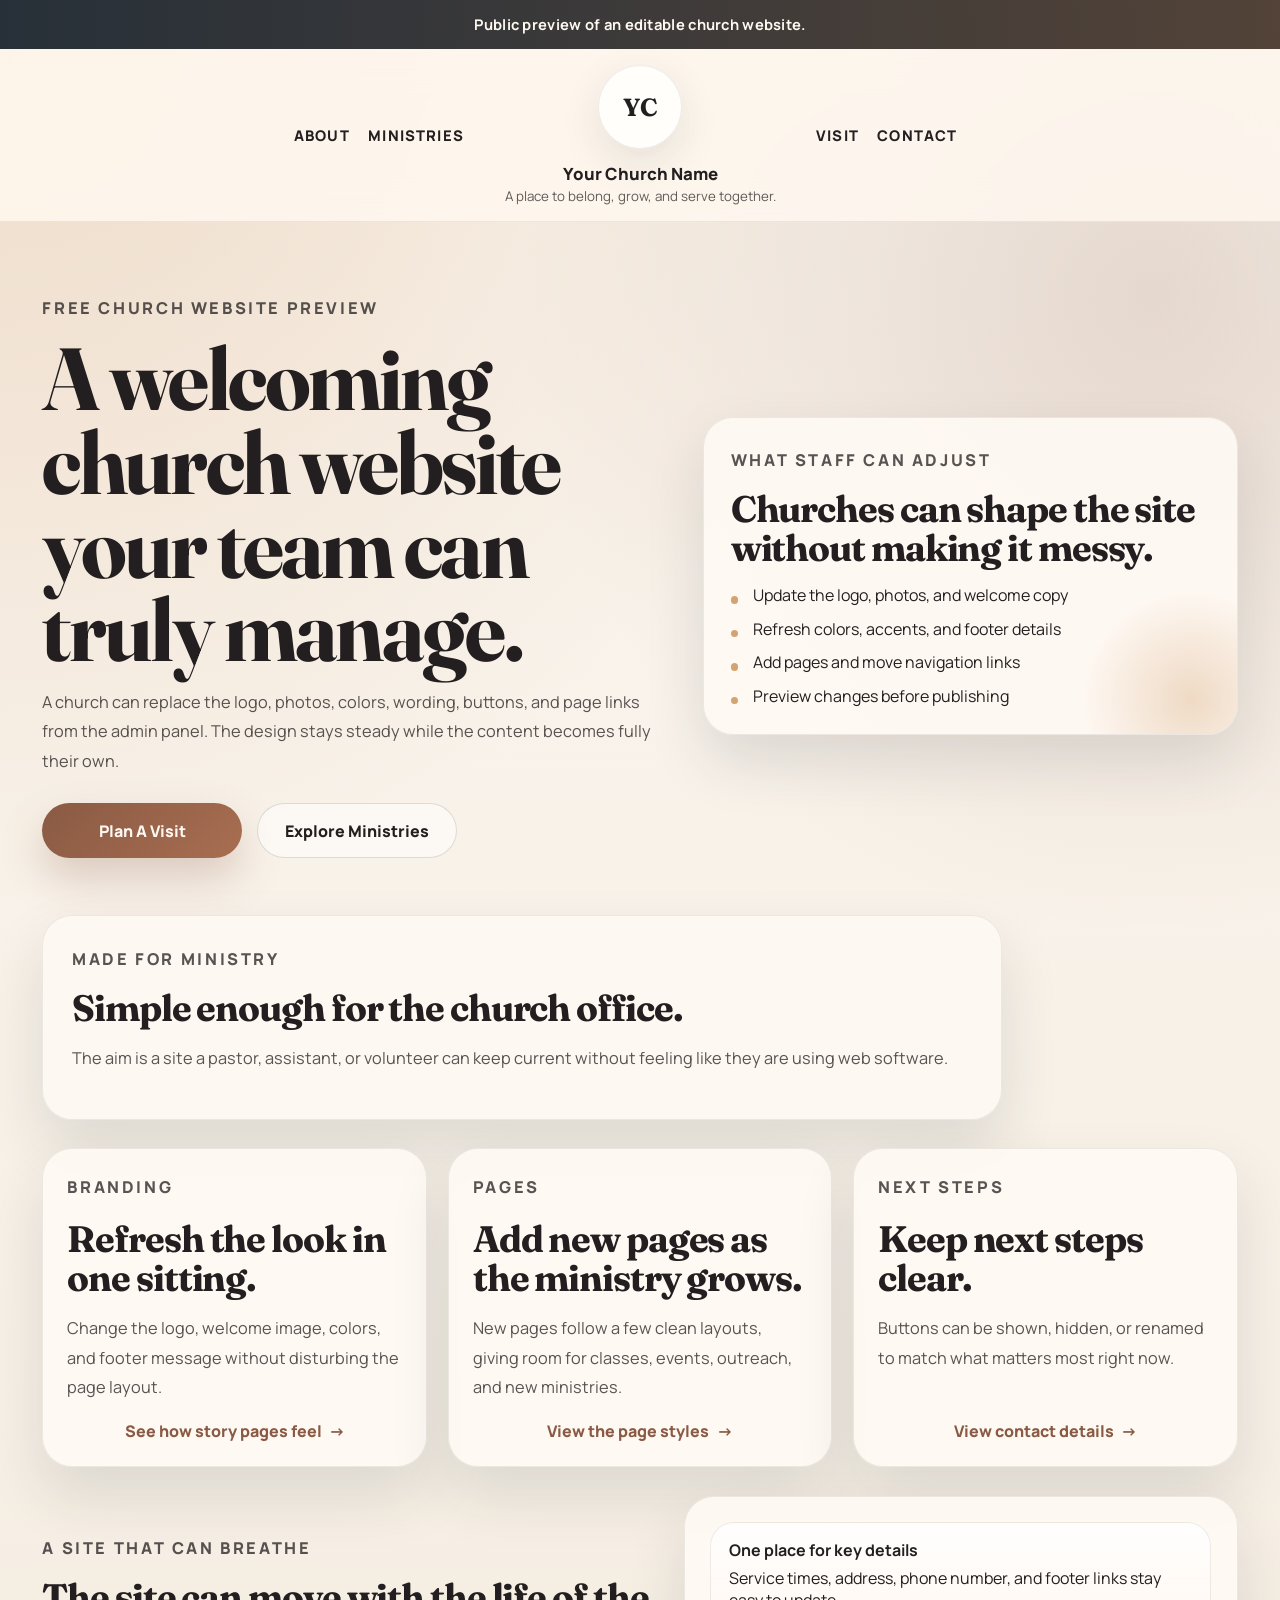
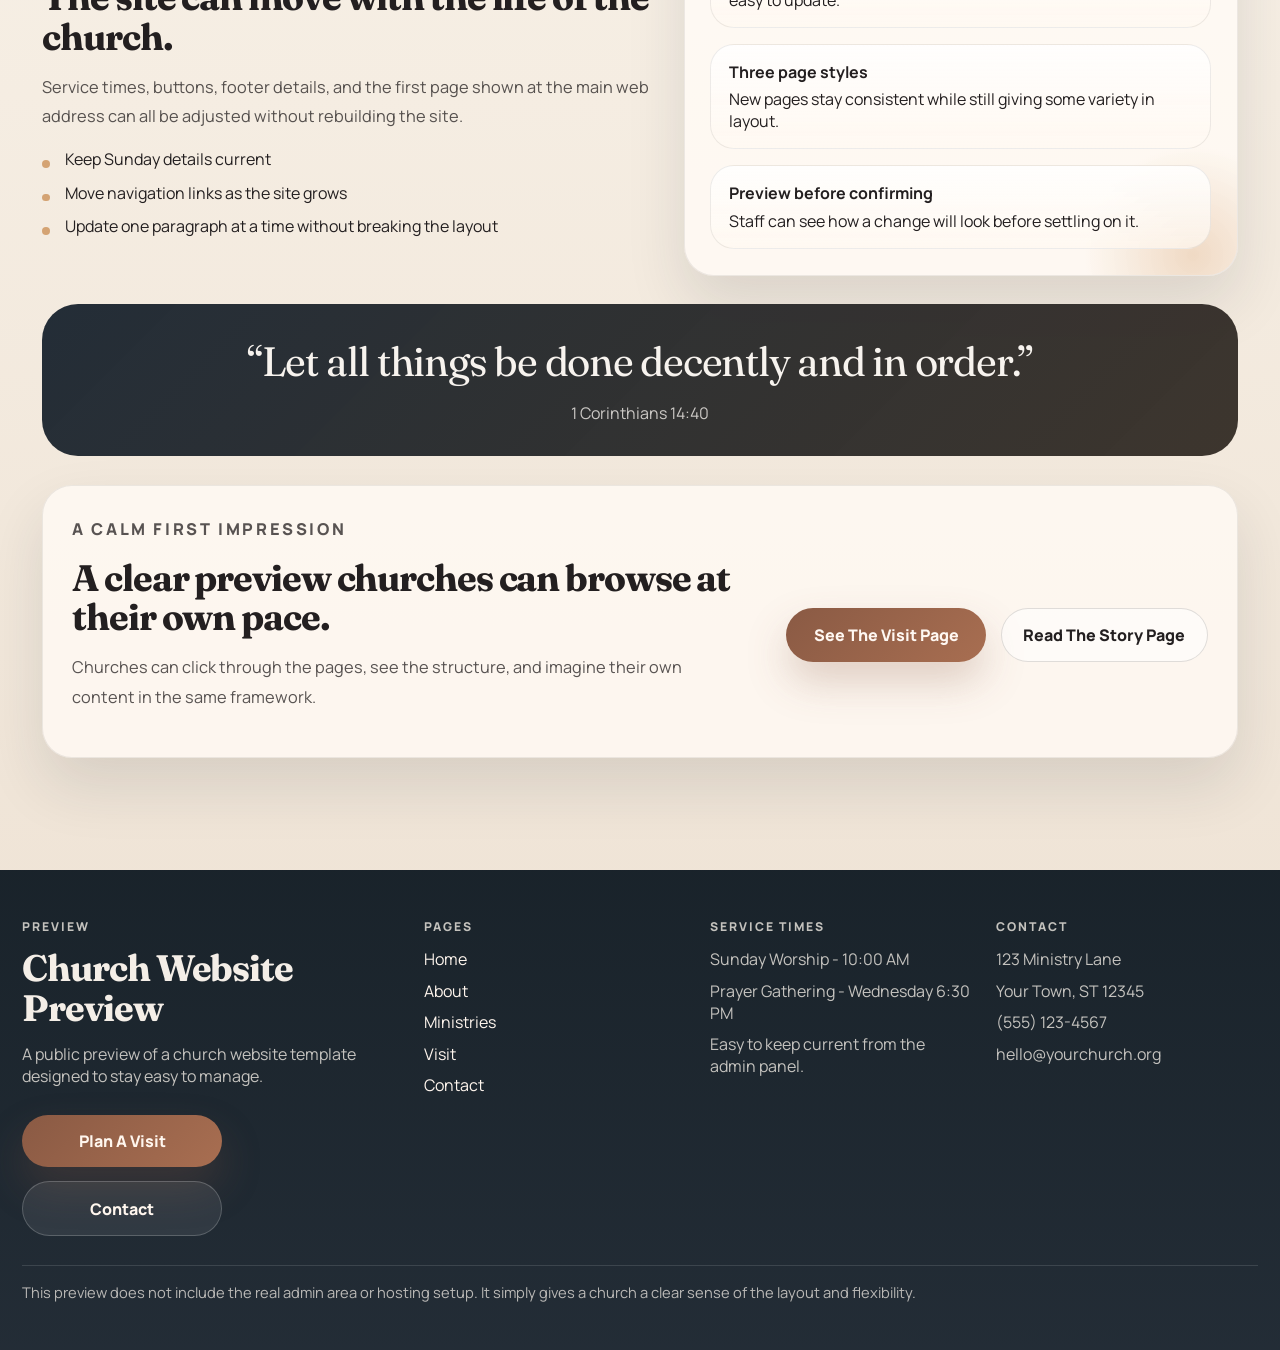
==== commit 6c8cb413: "Pin feature card links to card bottoms" ====
--- a/index.html
+++ b/index.html
@@ -91,31 +91,37 @@
 
       <section class="feature-grid">
         <article class="feature-card">
-          <p class="eyebrow">Branding</p>
-          <h3>Refresh the look in one sitting.</h3>
-          <p>
-            Change the logo, welcome image, colors, and footer message without disturbing the page
-            layout.
-          </p>
+          <div class="feature-card__content">
+            <p class="eyebrow">Branding</p>
+            <h3>Refresh the look in one sitting.</h3>
+            <p>
+              Change the logo, welcome image, colors, and footer message without disturbing the page
+              layout.
+            </p>
+          </div>
           <a class="action-link action-link--text" href="about.html">See how story pages feel</a>
         </article>
 
         <article class="feature-card">
-          <p class="eyebrow">Pages</p>
-          <h3>Add new pages as the ministry grows.</h3>
-          <p>
-            New pages follow a few clean layouts, giving room for classes, events, outreach, and
-            new ministries.
-          </p>
+          <div class="feature-card__content">
+            <p class="eyebrow">Pages</p>
+            <h3>Add new pages as the ministry grows.</h3>
+            <p>
+              New pages follow a few clean layouts, giving room for classes, events, outreach, and
+              new ministries.
+            </p>
+          </div>
           <a class="action-link action-link--text" href="ministries.html">View the page styles</a>
         </article>
 
         <article class="feature-card">
-          <p class="eyebrow">Next Steps</p>
-          <h3>Keep next steps clear.</h3>
-          <p>
-            Buttons can be shown, hidden, or renamed to match what matters most right now.
-          </p>
+          <div class="feature-card__content">
+            <p class="eyebrow">Next Steps</p>
+            <h3>Keep next steps clear.</h3>
+            <p>
+              Buttons can be shown, hidden, or renamed to match what matters most right now.
+            </p>
+          </div>
           <a class="action-link action-link--text" href="contact.html">View contact details</a>
         </article>
       </section>
--- a/styles.css
+++ b/styles.css
@@ -269,6 +269,9 @@
   padding: 0;
   border-radius: 0;
   color: var(--primary);
+  align-self: flex-start;
+  margin-top: 1.1rem;
+  padding-top: 0;
 }
 
 .action-link--text::after {
@@ -374,12 +377,27 @@
 
 .feature-card,
 .contact-grid article {
+  display: grid;
+  grid-template-rows: minmax(0, 1fr) auto;
+  height: 100%;
   padding: 1.5rem;
 }
 
 .feature-card .eyebrow,
 .contact-grid .eyebrow {
   margin-bottom: 0.6rem;
+}
+
+.feature-card__content {
+  display: grid;
+  align-content: start;
+  gap: 1rem;
+}
+
+.feature-card__content > .eyebrow,
+.feature-card__content > h3,
+.feature-card__content > p {
+  margin: 0;
 }
 
 .split-section {
